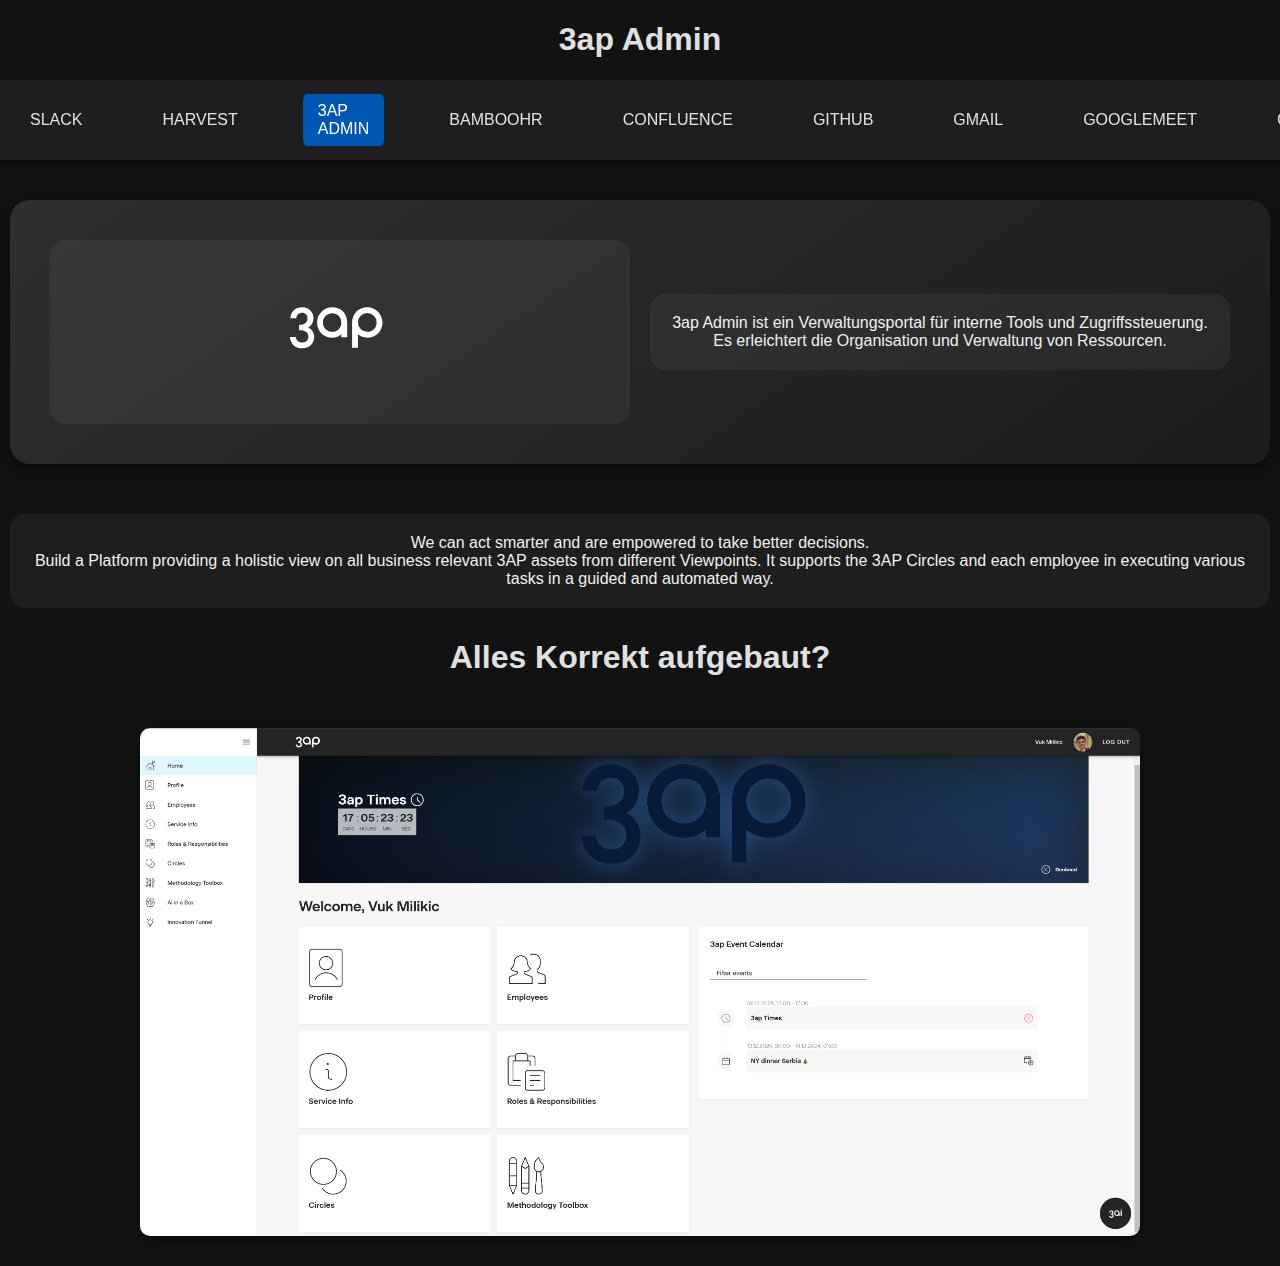
==== 3apAdmin.html @ ffeed886 "Feedback verbesserung (#28)" ====
<!DOCTYPE html>
<html lang="en">
<head>
    <meta charset="UTF-8">
    <link rel="stylesheet" href="styles.css">
    <script src="controller.js"></script>
    <title>3ap Admin</title>
</head>
<body>
    <h1>3ap Admin</h1>

    <div class="navbar">
        <div class="navbar-links">
            <a href="Slack.html">Slack</a>
            <a href="Harvest.html">Harvest</a>
            <a href="3apAdmin.html">3ap Admin</a>
            <a href="bambooHR.html">BambooHR</a>
            <a href="Confluence.html">Confluence</a>
            <a href="GitHub.html">GitHub</a>
            <a href="Gmail.html">Gmail</a>
            <a href="GoogleMeet.html">GoogleMeet</a>
            <a href="Google Calender.html">Google_Calendar</a>
        </div>
        <div class="navbar-logo">
            <a href="index.html">
                <img src="Bilder/Housee.jpg" alt="Home">
            </a>
        </div>
    </div>
    

    <div class="container">
        <a href="https://platform-prod.3ap.ch/auth/realms/3ap-platform/protocol/openid-connect/auth?client_id=3ap-platform&redirect_uri=https%3A%2F%2Fplatform-prod.3ap.ch"></a>
        <div id="Logo" class="hero">
                <img src="Logos/3ap.svg" alt="">
        </div>
    </a>
        <div id="ZurApp" class="hero">
            3ap Admin ist ein Verwaltungsportal für interne Tools und Zugriffssteuerung. Es erleichtert die Organisation und Verwaltung von Ressourcen.
        </div>
    </div>
        
    <div>
        <div id="Text" class="hero">
            We can act smarter and are empowered to take better decisions. <br>
            Build a Platform providing a holistic view on all business relevant 3AP assets from different Viewpoints. It supports the 3AP Circles and each employee in executing various tasks in a guided and automated way.
        </div>
    </div>

    <h1>Alles Korrekt aufgebaut?</h1>
    <div class="heron">
        <img src="Bilder/3apadmin.png" alt="">
    </div>

    <div class="heron">
        <img src="" alt="">
    </div>
</body>
</html>
---- styles.css ----
body {
    font-family: 'Segoe UI', Tahoma, Geneva, Verdana, sans-serif;
    background-color: #121212;
    color: #e0e0e0;
    margin: 0;
    padding: 0;
    display: flex;
    flex-direction: column;
    align-items: center;
    position: relative;
}
.header {
    width: 100%;
    background-color: #1e1e1e;
    padding: 20px 0;
    text-align: center;
    box-shadow: 0px 2px 5px rgba(0, 0, 0, 0.5);
}

.title-container {
    display: flex;
    justify-content: center;
    align-items: center;
}

.logo {
    max-width: 120px;
    margin-right: 20px;
    filter: grayscale(100%);
    transition: filter 0.3s;
}

.logo:hover {
    filter: grayscale(0%);
}

.starterpage-title {
    font-size: 36px;
    font-weight: bold;
    color: #ffffff;
}

.navbar {
    width: 100%;
    background-color: #1e1e1e;
    display: flex;
    justify-content: space-between; 
    align-items: center;
    padding: 10px 20px;
    position: sticky;
    top: 0;
    z-index: 1000;
    box-shadow: 0 4px 6px rgba(0, 0, 0, 0.5);
}

.navbar a {
    text-decoration: none;
    font-size: 16px;
    font-weight: 500;
    text-transform: uppercase;
    margin: 0 15px;
    color: #e0e0e0;
    transition: color 0.3s, background-color 0.3s;
    padding: 8px 15px;
    border-radius: 5px;
}

.navbar a:hover {
    color: #ffffff;
    background-color: #333333;
}

.navbar a.active {
    color: #ffffff;
    background-color: #0056b3;
}

.navbar img {
    width: 35px; 
    height: 35px;
    object-fit: cover;
    border-radius: 50%; 
    margin-left: 15px;
    transition: transform 0.3s, box-shadow 0.3s;
    cursor: pointer;
}

.navbar img:hover {
    transform: scale(1.1);
    box-shadow: 0px 4px 10px rgba(255, 255, 255, 0.3);
}

.navbar-links {
    display: flex;
    align-items: center;
    gap: 20px; 
}

.navbar-logo {
    display: flex;
    align-items: center;
    gap: 10px;
}

a[href="index.html"] img {
    width: 40px;
    height: 40px;
    top: 15px;
    right: 20px;
    cursor: pointer;
    transition: transform 0.3s;
}

a[href="index.html"] img:hover {
    transform: scale(1.2);
}
.tools {
    display: grid;
    grid-template-columns: repeat(3, 1fr);
    gap: 40px;
    width: 100%;
    max-width: 1200px;
    margin: 40px auto;
}

.tool-item {
    display: flex;
    flex-direction: column;
    align-items: center;
    justify-content: center;
    text-align: center;
    background: linear-gradient(145deg, #2e2e2e, #1c1c1c);
    border-radius: 15px;
    padding: 30px;
    height: 250px; 
    transition: transform 0.3s, box-shadow 0.3s;
    box-shadow: 0px 5px 15px rgba(0, 0, 0, 0.5);
    cursor: pointer;
    overflow: hidden;
    position: relative;
}

.tool-item:hover {
    transform: translateY(-5px);
    box-shadow: 0px 10px 20px rgba(0, 0, 0, 0.8);
}

.tool-item img {
    width: 120px;
    height: auto;
    filter: grayscale(30%);
    margin-bottom: 15px;
    transition: filter 0.3s, transform 0.3s;
}

.tool-item:hover img {
    filter: grayscale(0%);
    transform: scale(1.1);
}

.tool-item p {
    font-size: 16px;
    color: #dddddd;
    line-height: 1.6;
    padding: 0 10px;
    margin: 0;
    opacity: 0;
    transition: opacity 0.5s;
}

.tool-item:hover p {
    opacity: 1;
}

.tool-item::before {
    content: '';
    position: absolute;
    top: 0;
    left: 0;
    width: 100%;
    height: 100%;
    background: rgba(255, 255, 255, 0.05);
    transition: opacity 0.3s;
    opacity: 0;
    z-index: 0;
    border-radius: 15px;
}

.tool-item:hover::before {
    opacity: 1;
}

.container {
    display: flex;
    justify-content: space-between;
    align-items: center;
    width: 100%;
    max-width: 1200px;
    margin: 40px auto;
    background: linear-gradient(145deg, #2e2e2e, #1c1c1c);
    border-radius: 20px;
    padding: 30px;
    box-shadow: 0px 5px 15px rgba(0, 0, 0, 0.5);
    overflow: hidden;
    position: relative;
}

.hero {
    flex: 1;
    padding: 20px;
    text-align: center;
    color: #f0f0f0;
    background: rgba(255, 255, 255, 0.05);
    border-radius: 15px;
    margin: 10px;
}

.hero img {
    width: 100px;
    height: auto;
    margin: 20px 0;
    border-radius: 10px;

    filter: grayscale(40%);
}

.hero img:hover {
    filter: grayscale(0%);

}

.hero p {
    font-size: 18px;
    line-height: 1.5;
    color: #cccccc;
}

.heron {
    display: flex;
    justify-content: center;
    flex-wrap: wrap;
    gap: 30px;
    margin-top: 30px;
}

.heron img {
    max-width: 1000px;
    height: auto;
    border-radius: 10px;
    box-shadow: 0 3px 8px rgba(0, 0, 0, 0.4);
    transition: transform 0.3s, box-shadow 0.3s;
}

.heron img:hover {
    transform: scale(1.05);
    box-shadow: 0px 6px 15px rgba(0, 0, 0, 0.7);
}


.circles-section {
    display: flex;
    flex-direction: column;
    align-items: center;
    justify-content: center;
    background: linear-gradient(135deg, #2b2b2b, #1e1e1e);
    padding: 40px 20px;
    margin: 50px auto;
    border-radius: 20px;
    box-shadow: 0px 8px 15px rgba(0, 0, 0, 0.5);
    max-width: 1200px;
    position: relative;
    overflow: hidden;
}

.circles-logo {
    width: 150px;
    height: auto;
    margin-bottom: 20px;
    filter: grayscale(100%);
    transition: filter 0.3s, transform 0.3s;
}

.circles-logo:hover {
    filter: grayscale(0%);
    transform: scale(1.1);
}

.circles-text {
    text-align: center;
    color: #f0f0f0;
    line-height: 1.8;
    font-size: 18px;
    max-width: 900px;
    padding: 20px;
    background: rgba(255, 255, 255, 0.05);
    border-radius: 10px;
    box-shadow: inset 0px 4px 10px rgba(0, 0, 0, 0.3);
}

.circles-text h2 {
    font-size: 32px;
    color: #ffffff;
    margin-bottom: 15px;
    text-transform: uppercase;
    position: relative;
}

.circles-text h2::after {
    content: '';
    width: 80px;
    height: 3px;
    background: #ffffff;
    position: absolute;
    bottom: -10px;
    left: 50%;
    transform: translateX(-50%);
    border-radius: 2px;
}

.circles-text p {
    font-size: 16px;
    color: #e0e0e0;
    margin-top: 10px;
}

.video-link {
    margin-top: 20px;
    font-size: 16px;
}

.video-link a {
    color: #5c7dff;
    text-decoration: none;
    font-weight: bold;
    transition: color 0.3s;
}

.video-link a:hover {
    color: #ffffff;
}

.circles-section::before {
    content: '';
    position: absolute;
    top: -50%;
    left: -50%;
    width: 200%;
    height: 200%;
    background: radial-gradient(circle, rgba(255, 255, 255, 0.05) 0%, rgba(0, 0, 0, 0.1) 100%);
    animation: circles-animation 15s linear infinite;
    z-index: -1;
    opacity: 0.5;
    transform: rotate(0deg);
    border-radius: 50%;
}

@keyframes circles-animation {
    0% {
        transform: rotate(0deg);
    }
    100% {
        transform: rotate(360deg);
    }
}


.values {
    display: grid;
    grid-template-rows: auto auto;
    grid-template-columns: 1fr;
    gap: 30px;
    max-width: 1200px;
    margin: 50px auto;
    padding: 20px;
    background-color: #1e1e1e;
    border-radius: 15px;
    box-shadow: 0px 4px 10px rgba(0, 0, 0, 0.7);
    position: relative;
}

.value-box.horizonal {
    grid-column: 1 / -1;
    background: linear-gradient(135deg, #2b2b2b, #3c3c3c);
    border: 1px solid #444;
    border-radius: 20px;
    padding: 25px;
    text-align: center;
    box-shadow: 0px 4px 10px rgba(0, 0, 0, 0.5);
    height: auto;
    width: 90%;
    margin: 0 auto;
    z-index: 0;
}

.values-grid {
    display: grid;
    grid-template-columns: repeat(2, 1fr);
    gap: 40px;
    position: relative;
    z-index: 1;
}

.value-box.vertical {
    background: linear-gradient(135deg, #2b2b2b, #3c3c3c);
    border: 1px solid #444;
    border-radius: 20px;
    padding: 25px;
    text-align: center;
    box-shadow: 0px 4px 10px rgba(0, 0, 0, 0.5);
    height: auto;
    overflow: hidden;
}

.value-box.vertical:hover {
    box-shadow: 0px 6px 12px rgba(0, 0, 0, 0.7);
}

.value-box h3 {
    font-size: 22px;
    color: #ffffff;
    margin-bottom: 15px;
    text-transform: uppercase;
    position: relative;
    z-index: 1;
}

.value-box h3:after {
    content: '';
    display: block;
    width: 60px;
    height: 3px;
    background: #ffffff;
    margin: 10px auto 20px auto;
    border-radius: 2px;
}

.value-box p {
    font-size: 16px;
    color: #e0e0e0;
    line-height: 1.8;
    z-index: 1;
    position: relative;
    margin: 10px 0;
}

.values-grid > .value-box {
    height: auto;
    min-height: 200px;
}

@media (max-width: 768px) {
    .values-grid {
        grid-template-columns: 1fr;
    }

    .value-box.horizonal {
        width: 100%;
    }
}


#general-information {
    display: flex;
    flex-direction: column;
    align-items: center;
    justify-content: center;
    margin: 50px auto;
    padding: 40px;
    background: linear-gradient(135deg, #2b2b2b, #1e1e1e);
    border-radius: 20px;
    box-shadow: 0px 8px 15px rgba(0, 0, 0, 0.5);
    max-width: 1000px;
    position: relative;
}

#general-information img {
    width: 120px;
    height: auto;
    margin-bottom: 20px;
    filter: grayscale(100%);
    transition: filter 0.3s, transform 0.3s;
}

#general-information img:hover {
    filter: grayscale(0%);
    transform: scale(1.1);
}

#general-information p {
    color: #e0e0e0;
    font-size: 18px;
    line-height: 1.8;
    text-align: justify;
    max-width: 800px;
    padding: 20px;
    background: rgba(255, 255, 255, 0.05);
    border-radius: 10px;
    box-shadow: inset 0px 4px 10px rgba(0, 0, 0, 0.3);
}

#general-information::before {
    content: '';
    position: absolute;
    top: -30px;
    left: -30px;
    width: 150px;
    height: 150px;
    background: radial-gradient(circle, rgba(255, 255, 255, 0.1) 0%, rgba(0, 0, 0, 0) 70%);
    border-radius: 50%;
    animation: floating-effect 8s infinite;
    z-index: -1;
}

#general-information::after {
    content: '';
    position: absolute;
    bottom: -30px;
    right: -30px;
    width: 150px;
    height: 150px;
    background: radial-gradient(circle, rgba(255, 255, 255, 0.1) 0%, rgba(0, 0, 0, 0) 70%);
    border-radius: 50%;
    animation: floating-effect 8s infinite reverse;
    z-index: -1;
}

@keyframes floating-effect {
    0% {
        transform: translateY(0px) translateX(0px);
    }
    50% {
        transform: translateY(-10px) translateX(-10px);
    }
    100% {
        transform: translateY(0px) translateX(0px);
    }
}

#Office-container {
    display: flex;
    flex-wrap: wrap;
    justify-content: center;
    gap: 20px;
    margin: 40px auto;
    padding: 30px;
    background: linear-gradient(135deg, #2c2c2c, #1a1a1a);
    border-radius: 20px;
    box-shadow: 0px 8px 15px rgba(0, 0, 0, 0.5);
    max-width: 1200px;
}

.office-box {
    background: rgba(255, 255, 255, 0.05);
    border-radius: 15px;
    box-shadow: 0px 4px 10px rgba(0, 0, 0, 0.3);
    padding: 20px;
    text-align: center;
    width: 250px;
    transition: transform 0.3s, box-shadow 0.3s;
}

.office-box:hover {
    transform: translateY(-5px);
    box-shadow: 0px 8px 15px rgba(0, 0, 0, 0.5);
}

.office-box img {
    width: 150px;
    height: 150px;
    border-radius: 10px;
    object-fit: cover;
    margin-bottom: 15px;
    transition: transform 0.3s;
}

.office-box img:hover {
    transform: scale(1.1);
}

.office-box h1 {
    font-size: 20px;
    color: #ffffff;
    margin-bottom: 10px;
}

.office-box p {
    font-size: 16px;
    color: #cccccc;
    line-height: 1.5;
}

#special-container {
    display: flex;
    flex-wrap: wrap;
    justify-content: space-around;
    gap: 30px;
    margin: 40px auto;
    padding: 30px;
    background: linear-gradient(135deg, #2c2c2c, #1a1a1a);
    border-radius: 20px;
    box-shadow: 0px 8px 15px rgba(0, 0, 0, 0.5);
    max-width: 1200px;
}

.special-box {
    background: rgba(255, 255, 255, 0.05);
    border-radius: 15px;
    box-shadow: 0px 4px 10px rgba(0, 0, 0, 0.3);
    padding: 20px;
    text-align: center;
    width: 300px;
    transition: transform 0.3s, box-shadow 0.3s;
}

.special-box:hover {
    transform: translateY(-5px);
    box-shadow: 0px 8px 15px rgba(0, 0, 0, 0.5);
}

.special-box img {
    width: 100px;
    height: 100px;
    border-radius: 50%;
    object-fit: cover;
    margin-bottom: 15px;
    transition: transform 0.3s;
}

.special-box img:hover {
    transform: scale(1.1);
}

.special-box h1 {
    font-size: 20px;
    color: #ffffff;
    margin-bottom: 10px;
}

.special-box p {
    font-size: 16px;
    color: #cccccc;
    line-height: 1.5;
}

#eapcontainer {
    display: flex;
    justify-content: space-around;
    align-items: flex-start;
    flex-wrap: wrap;
    gap: 30px;
    margin: 40px auto;
    padding: 20px;
    background: linear-gradient(135deg, #1a1a1a, #2c2c2c);
    border-radius: 20px;
    box-shadow: 0px 8px 15px rgba(0, 0, 0, 0.5);
}

.eap-box {
    background: rgba(255, 255, 255, 0.05);
    border-radius: 15px;
    box-shadow: 0px 4px 10px rgba(0, 0, 0, 0.3);
    padding: 20px;
    text-align: center;
    width: 280px;
    transition: transform 0.3s, box-shadow 0.3s;
}

.eap-box:hover {
    transform: translateY(-5px);
    box-shadow: 0px 8px 15px rgba(0, 0, 0, 0.5);
}

.eap-box img {
    width: 200px;
    height: auto;
    margin-bottom: 15px;
    border-radius: 10px;
    transition: transform 0.3s;
}

.eap-box img:hover {
    transform: scale(1.05);
}

.eap-box h1 {
    font-size: 22px;
    color: #ffffff;
    margin-bottom: 10px;
}

.eap-box p {
    font-size: 16px;
    color: #cccccc;
    line-height: 1.5;
}

#Tutorial{
    text-decoration: none;
    color: white;
    width: 500px;
}
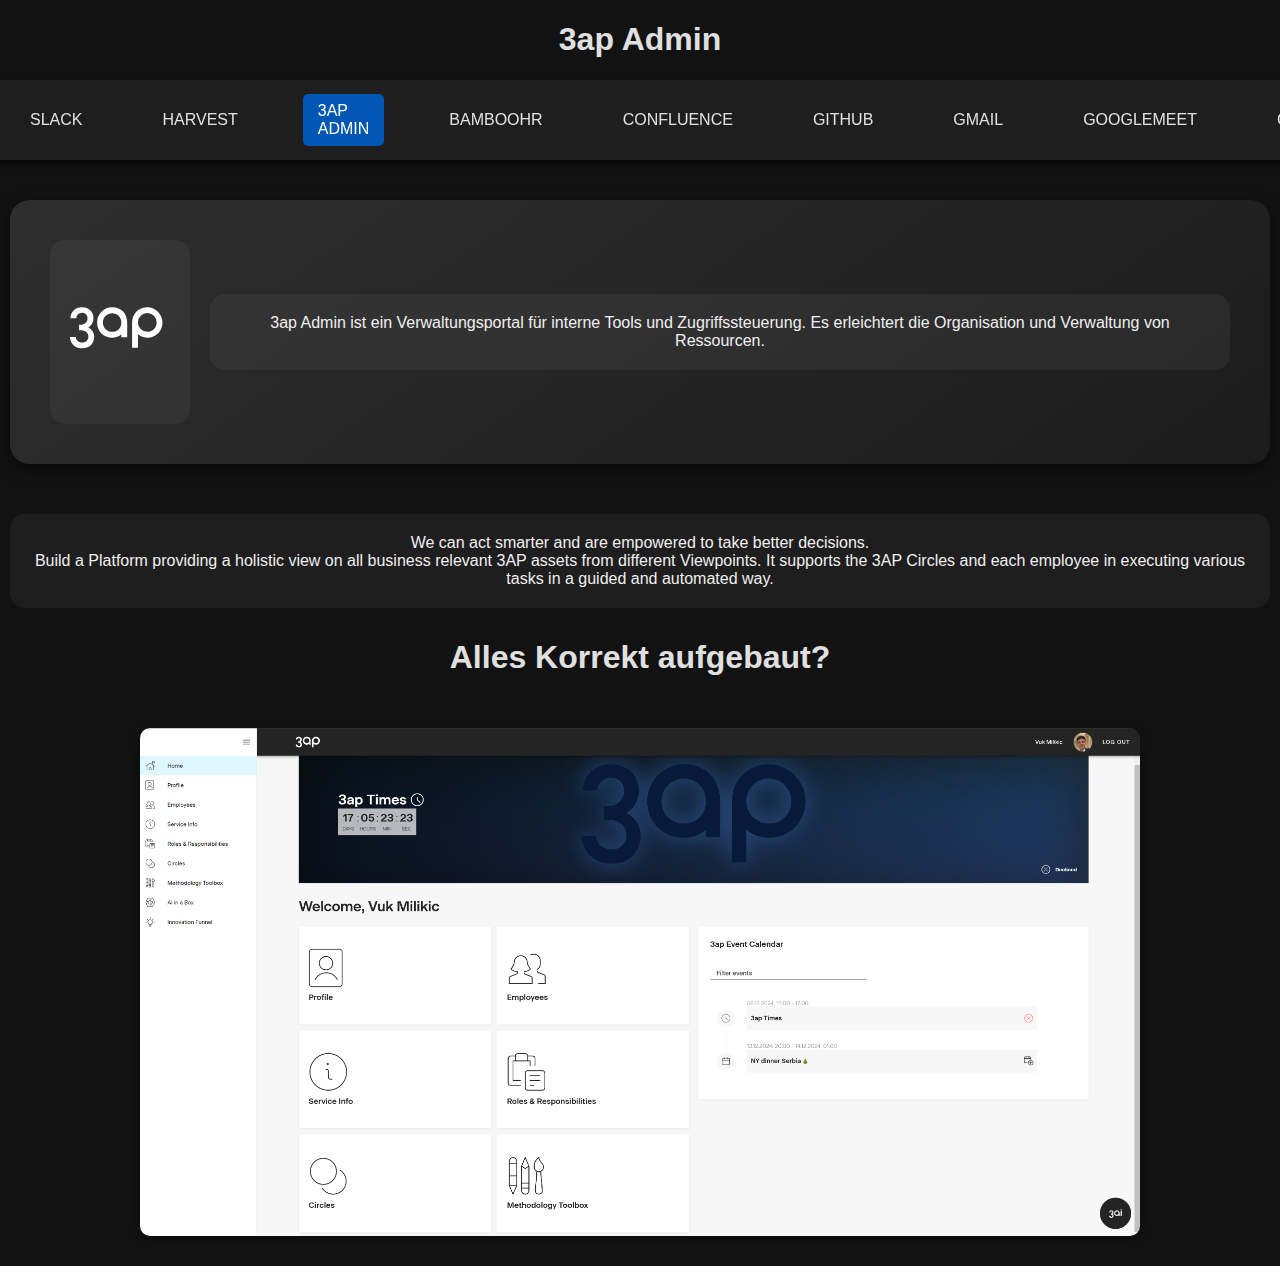
==== commit 516dd835: "HrefFix (#29)" ====
--- a/3apAdmin.html
+++ b/3apAdmin.html
@@ -30,7 +30,7 @@
     
 
     <div class="container">
-        <a href="https://platform-prod.3ap.ch/auth/realms/3ap-platform/protocol/openid-connect/auth?client_id=3ap-platform&redirect_uri=https%3A%2F%2Fplatform-prod.3ap.ch"></a>
+        <a href="https://platform-prod.3ap.ch/auth/realms/3ap-platform/protocol/openid-connect/auth?client_id=3ap-platform&redirect_uri=https%3A%2F%2Fplatform-prod.3ap.ch">
         <div id="Logo" class="hero">
                 <img src="Logos/3ap.svg" alt="">
         </div>
--- a/styles.css
+++ b/styles.css
@@ -555,7 +555,6 @@
     box-shadow: 0px 4px 10px rgba(0, 0, 0, 0.3);
     padding: 20px;
     text-align: center;
-    width: 250px;
     transition: transform 0.3s, box-shadow 0.3s;
 }
 
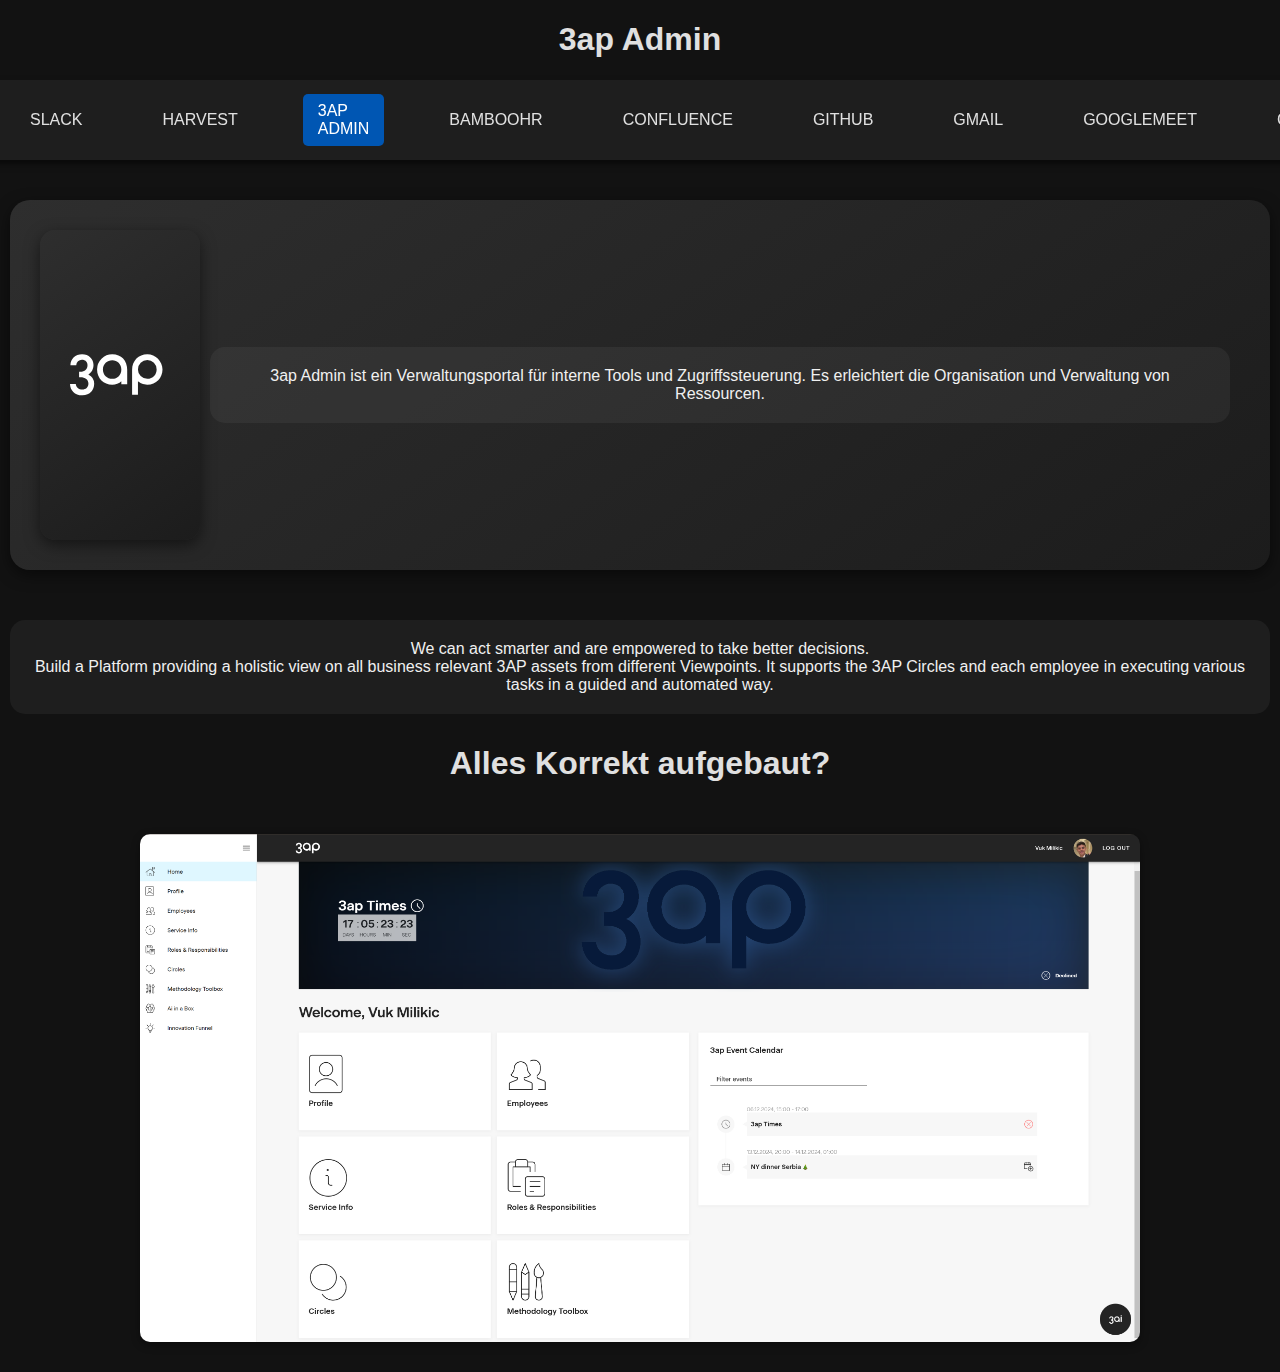
==== commit 7efc481d: "Animation Fixed for Tutorial" ====
--- a/3apAdmin.html
+++ b/3apAdmin.html
@@ -31,7 +31,7 @@
 
     <div class="container">
         <a href="https://platform-prod.3ap.ch/auth/realms/3ap-platform/protocol/openid-connect/auth?client_id=3ap-platform&redirect_uri=https%3A%2F%2Fplatform-prod.3ap.ch">
-        <div id="Logo" class="hero">
+        <div id="Logo" class="tool-item">
                 <img src="Logos/3ap.svg" alt="">
         </div>
     </a>
--- a/styles.css
+++ b/styles.css
@@ -114,6 +114,7 @@
 a[href="index.html"] img:hover {
     transform: scale(1.2);
 }
+
 .tools {
     display: grid;
     grid-template-columns: repeat(3, 1fr);
@@ -122,6 +123,39 @@
     max-width: 1200px;
     margin: 40px auto;
 }
+
+.tools {
+    display: grid;
+    grid-template-columns: repeat(3, 1fr); 
+    gap: 20px; 
+    max-width: 1200px;
+    margin: 0 auto; 
+    padding: 20px;
+}
+
+.tool-item {
+    border-radius: 10px; 
+    text-align: center;
+    padding: 15px;
+    transition: transform 0.3s; 
+}
+
+.tool-item img {
+    max-width: 100px; 
+    height: auto;
+    margin-bottom: 10px;
+}
+
+.tool-item:hover {
+    transform: scale(1.05); 
+}
+
+@media (max-width: 1140px) {
+    .tools {
+        grid-template-columns: 1fr; 
+    }
+}
+
 
 .tool-item {
     display: flex;
@@ -697,4 +731,5 @@
     text-decoration: none;
     color: white;
     width: 500px;
+    font-size: 50px;
 }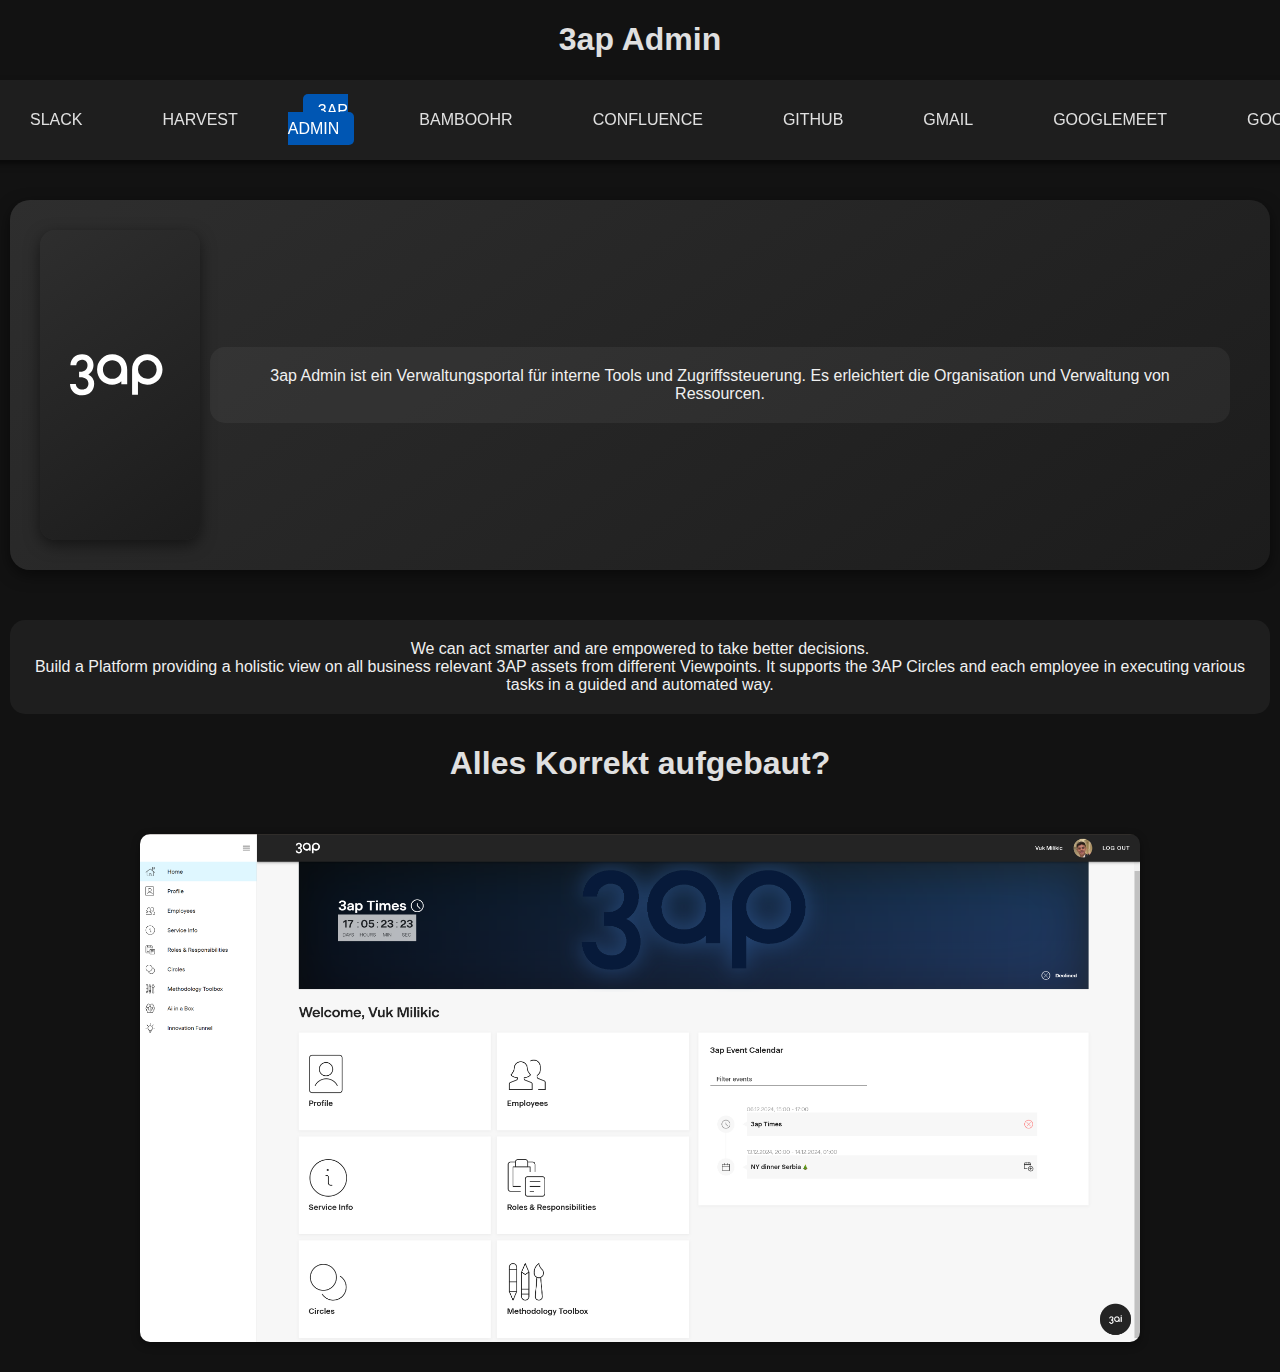
==== commit cd0a9d5d: "Navbar without Js" ====
--- a/3apAdmin.html
+++ b/3apAdmin.html
@@ -13,7 +13,7 @@
         <div class="navbar-links">
             <a href="Slack.html">Slack</a>
             <a href="Harvest.html">Harvest</a>
-            <a href="3apAdmin.html">3ap Admin</a>
+            <div class="Blue"><a href="3apAdmin.html">3ap Admin</a></div>
             <a href="bambooHR.html">BambooHR</a>
             <a href="Confluence.html">Confluence</a>
             <a href="GitHub.html">GitHub</a>
--- a/styles.css
+++ b/styles.css
@@ -70,7 +70,7 @@
     background-color: #333333;
 }
 
-.navbar a.active {
+.navbar .Blue > a {
     color: #ffffff;
     background-color: #0056b3;
 }
@@ -732,4 +732,8 @@
     color: white;
     width: 500px;
     font-size: 50px;
+}
+
+.Blue{
+    
 }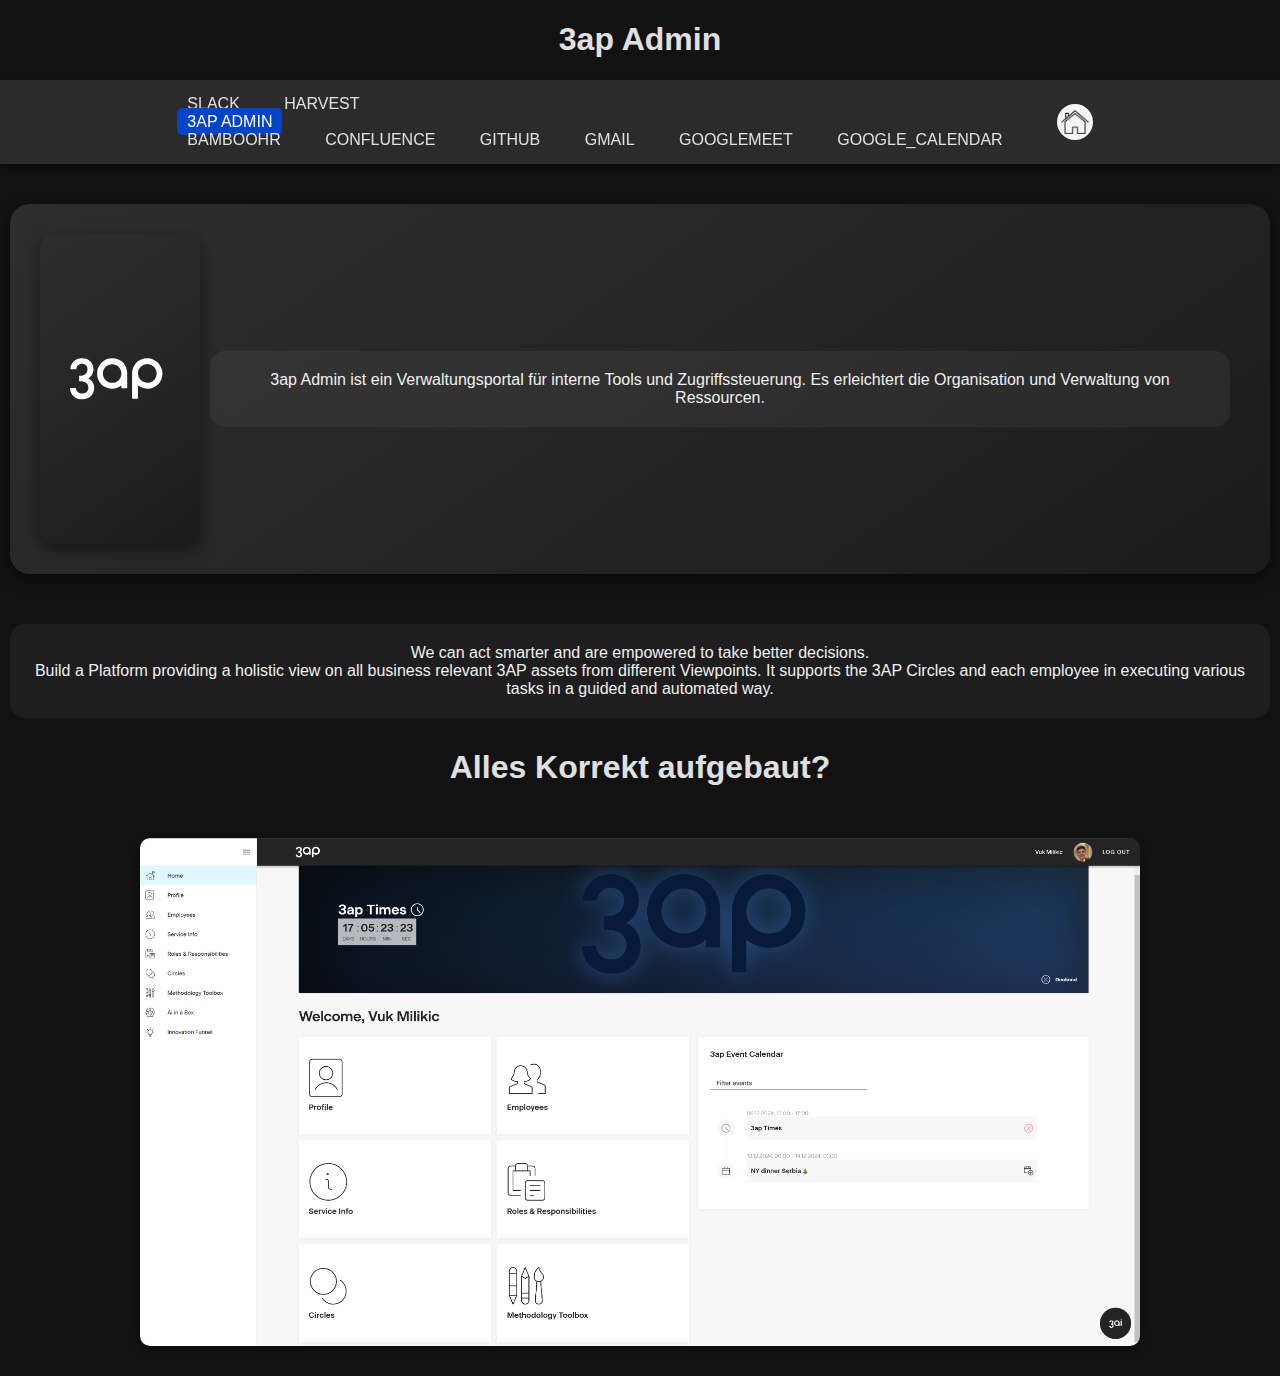
==== commit e9646951: "Fixed home-buton" ====
--- a/3apAdmin.html
+++ b/3apAdmin.html
@@ -22,8 +22,8 @@
             <a href="Google Calender.html">Google_Calendar</a>
         </div>
         <div class="navbar-logo">
-            <a href="index.html">
-                <img src="Bilder/Housee.jpg" alt="Home">
+            <a class="href-on-index" href="index.html">
+                <img  class="home-button" src="Bilder/Housee.jpg" alt="Home">
             </a>
         </div>
     </div>
--- a/styles.css
+++ b/styles.css
@@ -9,6 +9,10 @@
     align-items: center;
     position: relative;
 }
+
+a{
+    text-decoration: none;
+}
 .header {
     width: 100%;
     background-color: #1e1e1e;
@@ -42,15 +46,16 @@
 
 .navbar {
     width: 100%;
-    background-color: #1e1e1e;
-    display: flex;
-    justify-content: space-between; 
-    align-items: center;
-    padding: 10px 20px;
+    background-color: #2b2b2b;
+    display: flex;
+    justify-content: center;
+    align-items: center; 
+    padding: 15px 0;
     position: sticky;
     top: 0;
     z-index: 1000;
-    box-shadow: 0 4px 6px rgba(0, 0, 0, 0.5);
+    box-shadow: 0px 4px 6px rgba(0, 0, 0, 0.5);
+    gap: 15px;
 }
 
 .navbar a {
@@ -58,62 +63,49 @@
     font-size: 16px;
     font-weight: 500;
     text-transform: uppercase;
-    margin: 0 15px;
+    margin: 0 10px;
     color: #e0e0e0;
     transition: color 0.3s, background-color 0.3s;
-    padding: 8px 15px;
+    padding: 5px 10px;
     border-radius: 5px;
 }
 
 .navbar a:hover {
-    color: #ffffff;
-    background-color: #333333;
+    color: #757575;
+    background-color: rgba(255, 255, 255, 0.1);
 }
 
 .navbar .Blue > a {
     color: #ffffff;
-    background-color: #0056b3;
-}
-
-.navbar img {
+    background-color: #0044cc;
+}
+
+.href-on-index{
+    display: flex; 
+    align-items: center; 
+    justify-content: center; 
     width: 35px; 
-    height: 35px;
-    object-fit: cover;
-    border-radius: 50%; 
-    margin-left: 15px;
-    transition: transform 0.3s, box-shadow 0.3s;
-    cursor: pointer;
-}
-
-.navbar img:hover {
+    height: 35px; 
+    background-color: transparent; 
+    transition: background-color 0.3s, transform 0.3s;
+}
+
+.herf-on-index:hover{
+    background-color: rgba(255, 255, 255, 0.2);
     transform: scale(1.1);
-    box-shadow: 0px 4px 10px rgba(255, 255, 255, 0.3);
-}
-
-.navbar-links {
-    display: flex;
-    align-items: center;
-    gap: 20px; 
-}
-
-.navbar-logo {
-    display: flex;
-    align-items: center;
-    gap: 10px;
-}
-
-a[href="index.html"] img {
-    width: 40px;
-    height: 40px;
-    top: 15px;
-    right: 20px;
-    cursor: pointer;
+}
+
+/* a[href="index.html"] img */ .home-button{
+    width: 30px; 
+    height: 30px;
+    border-radius: 50%;
     transition: transform 0.3s;
 }
 
-a[href="index.html"] img:hover {
+/* a[href="index.html"]:hover img */ .home-button {
     transform: scale(1.2);
 }
+
 
 .tools {
     display: grid;
@@ -732,8 +724,4 @@
     color: white;
     width: 500px;
     font-size: 50px;
-}
-
-.Blue{
-    
 }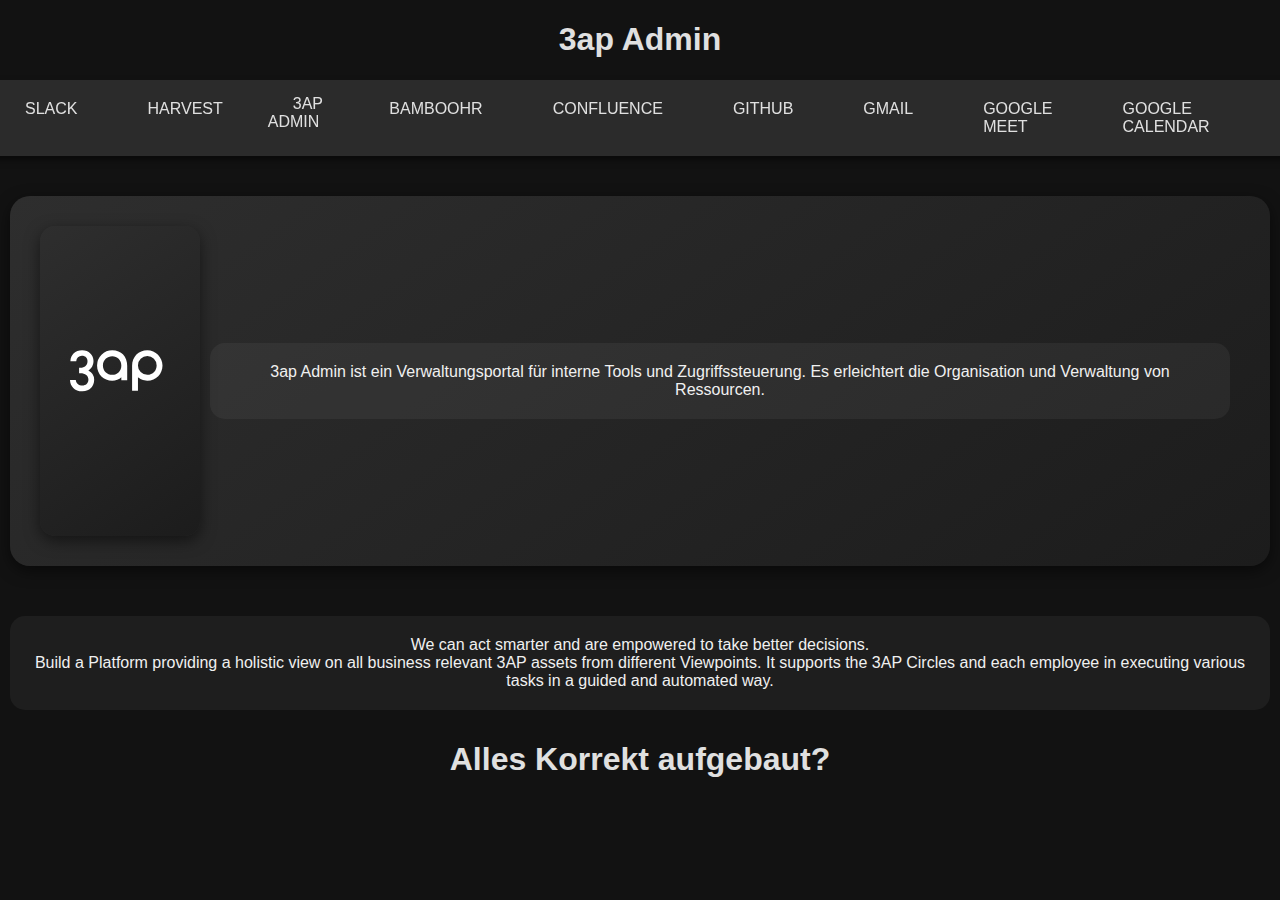
==== commit cae06330: "nameing changed" ====
--- a/3apAdmin.html
+++ b/3apAdmin.html
@@ -13,13 +13,13 @@
         <div class="navbar-links">
             <a href="Slack.html">Slack</a>
             <a href="Harvest.html">Harvest</a>
-            <div class="Blue"><a href="3apAdmin.html">3ap Admin</a></div>
-            <a href="bambooHR.html">BambooHR</a>
+            <div class="blue"><a href="3apAdmin.html">3ap Admin</a></div>
+            <a href="BambooHR.html">BambooHR</a>
             <a href="Confluence.html">Confluence</a>
             <a href="GitHub.html">GitHub</a>
             <a href="Gmail.html">Gmail</a>
-            <a href="GoogleMeet.html">GoogleMeet</a>
-            <a href="Google Calender.html">Google_Calendar</a>
+            <a href="GoogleMeet.html">Google Meet</a>
+            <a href="Google Calender.html">Google Calendar</a>
         </div>
         <div class="navbar-logo">
             <a class="href-on-index" href="index.html">
@@ -31,17 +31,17 @@
 
     <div class="container">
         <a href="https://platform-prod.3ap.ch/auth/realms/3ap-platform/protocol/openid-connect/auth?client_id=3ap-platform&redirect_uri=https%3A%2F%2Fplatform-prod.3ap.ch">
-        <div id="Logo" class="tool-item">
+        <div id="logo" class="tool-item">
                 <img src="Logos/3ap.svg" alt="">
         </div>
     </a>
-        <div id="ZurApp" class="hero">
+        <div id="zurApp" class="hero">
             3ap Admin ist ein Verwaltungsportal für interne Tools und Zugriffssteuerung. Es erleichtert die Organisation und Verwaltung von Ressourcen.
         </div>
     </div>
         
     <div>
-        <div id="Text" class="hero">
+        <div id="text" class="hero">
             We can act smarter and are empowered to take better decisions. <br>
             Build a Platform providing a holistic view on all business relevant 3AP assets from different Viewpoints. It supports the 3AP Circles and each employee in executing various tasks in a guided and automated way.
         </div>
@@ -49,11 +49,7 @@
 
     <h1>Alles Korrekt aufgebaut?</h1>
     <div class="heron">
-        <img src="Bilder/3apadmin.png" alt="">
-    </div>
-
-    <div class="heron">
-        <img src="" alt="">
+        <img src="bilder/3apadmin.png" alt="">
     </div>
 </body>
 </html>
--- a/styles.css
+++ b/styles.css
@@ -48,9 +48,9 @@
     width: 100%;
     background-color: #2b2b2b;
     display: flex;
-    justify-content: center;
-    align-items: center; 
-    padding: 15px 0;
+    justify-content: space-between;
+    align-items: center;
+    padding: 15px 20px;
     position: sticky;
     top: 0;
     z-index: 1000;
@@ -58,16 +58,23 @@
     gap: 15px;
 }
 
+.navbar-links {
+    display: flex;
+    flex-grow: 1;
+    justify-content: center;
+    gap: 20px;
+}
+
 .navbar a {
     text-decoration: none;
     font-size: 16px;
     font-weight: 500;
     text-transform: uppercase;
+    color: #e0e0e0;
     margin: 0 10px;
-    color: #e0e0e0;
+    padding: 5px 15px;
+    border-radius: 5px;
     transition: color 0.3s, background-color 0.3s;
-    padding: 5px 10px;
-    border-radius: 5px;
 }
 
 .navbar a:hover {
@@ -79,6 +86,24 @@
     color: #ffffff;
     background-color: #0044cc;
 }
+
+.navbar-logo {
+    display: flex;
+    align-items: center;
+    margin-left: 20px;
+}
+
+.navbar-logo a img {
+    width: 30px;
+    height: 30px;
+    transition: transform 0.3s;
+    border-radius: 50%;
+}
+
+.navbar-logo a img:hover {
+    transform: scale(1.1);
+}
+
 
 .href-on-index{
     display: flex; 
@@ -90,7 +115,7 @@
     transition: background-color 0.3s, transform 0.3s;
 }
 
-.herf-on-index:hover{
+.href-on-index:hover{
     background-color: rgba(255, 255, 255, 0.2);
     transform: scale(1.1);
 }
@@ -724,4 +749,5 @@
     color: white;
     width: 500px;
     font-size: 50px;
-}+
+}
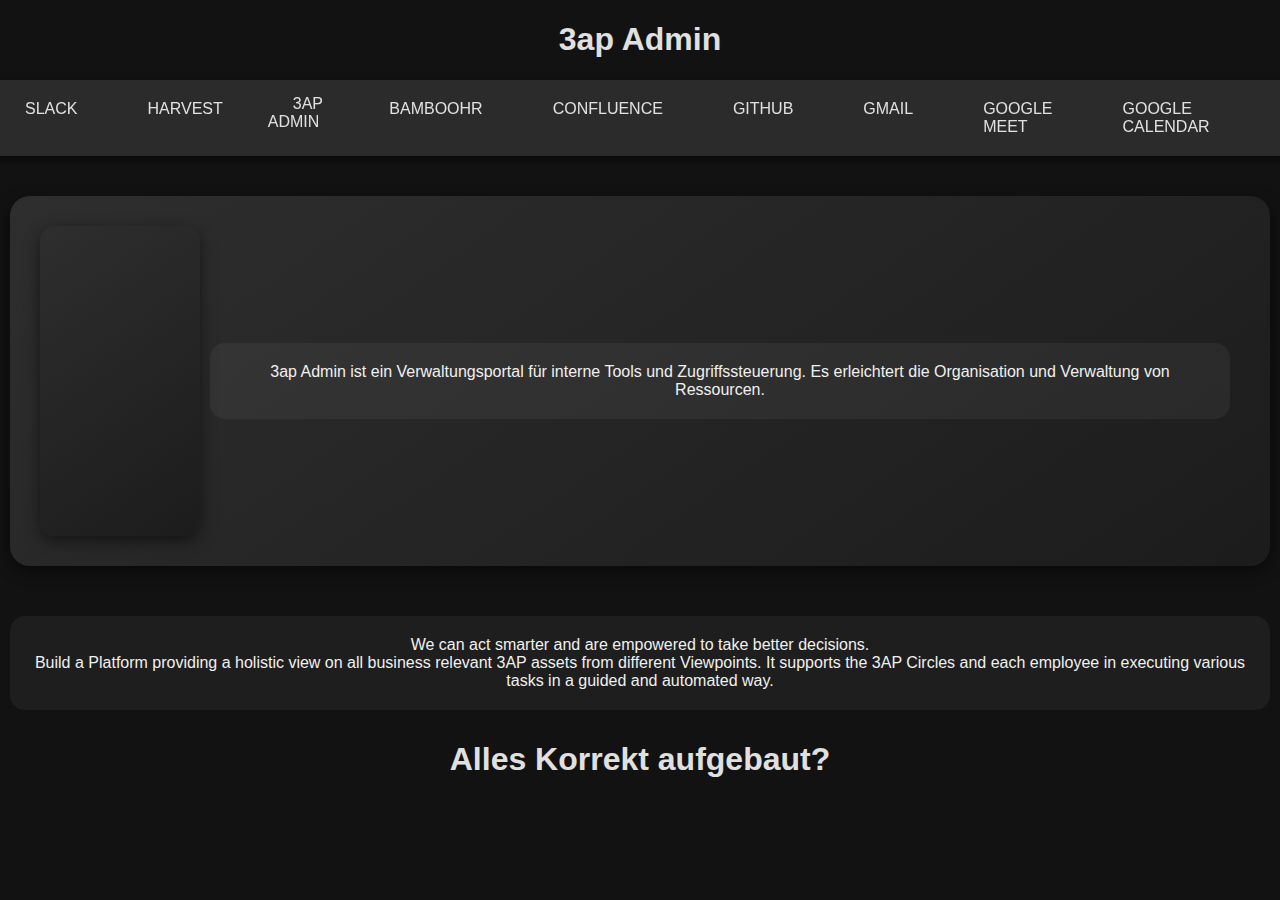
==== commit e0e867f5: "Nameing error changed" ====
--- a/3apAdmin.html
+++ b/3apAdmin.html
@@ -23,7 +23,7 @@
         </div>
         <div class="navbar-logo">
             <a class="href-on-index" href="index.html">
-                <img  class="home-button" src="Bilder/Housee.jpg" alt="Home">
+                <img  class="home-button" src="bilder/Housee.jpg" alt="Home">
             </a>
         </div>
     </div>
@@ -32,7 +32,7 @@
     <div class="container">
         <a href="https://platform-prod.3ap.ch/auth/realms/3ap-platform/protocol/openid-connect/auth?client_id=3ap-platform&redirect_uri=https%3A%2F%2Fplatform-prod.3ap.ch">
         <div id="logo" class="tool-item">
-                <img src="Logos/3ap.svg" alt="">
+                <img src="logos/3ap.svg" alt="">
         </div>
     </a>
         <div id="zurApp" class="hero">
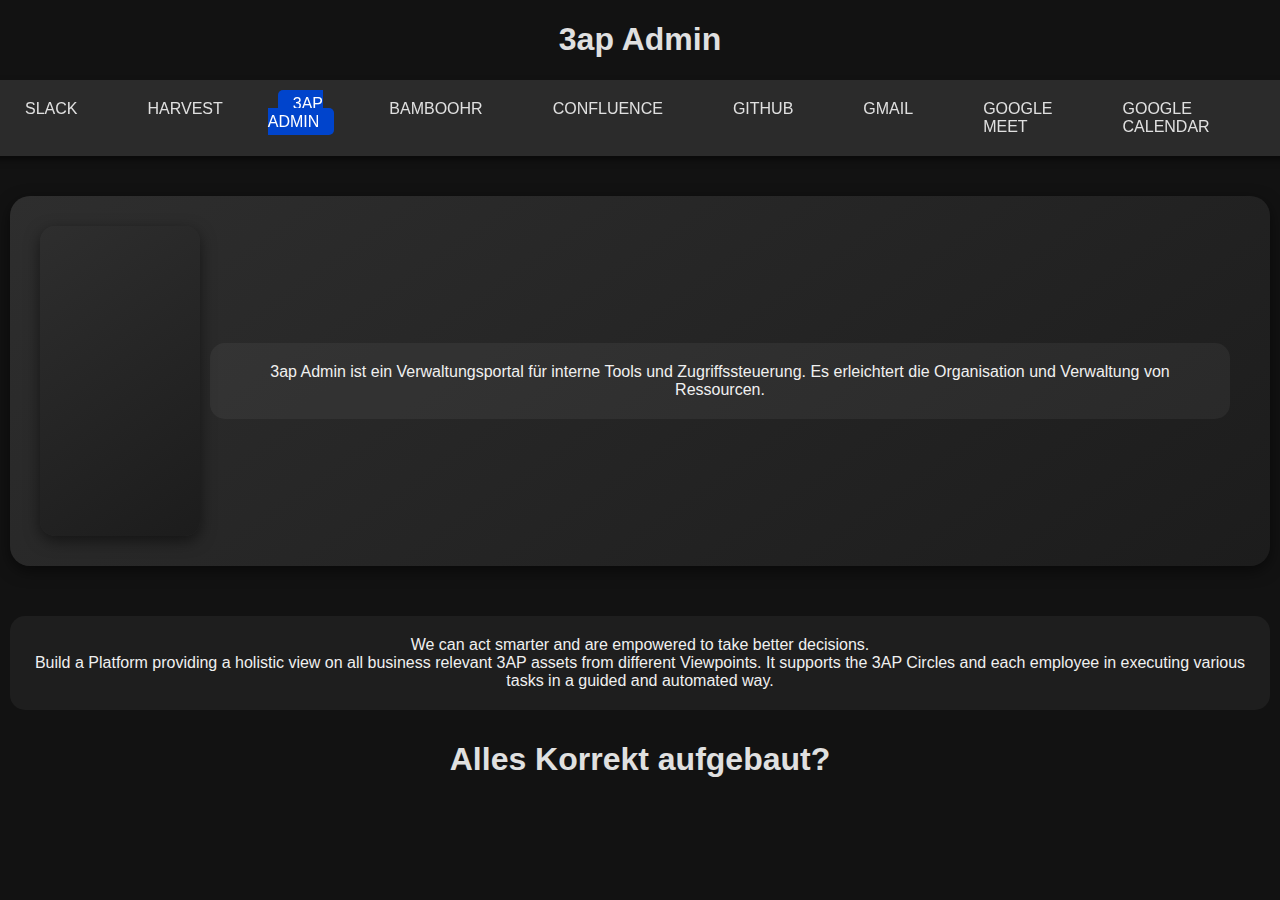
==== commit 0f487a6e: "Finishing Touch" ====
--- a/3apAdmin.html
+++ b/3apAdmin.html
@@ -35,20 +35,20 @@
                 <img src="logos/3ap.svg" alt="">
         </div>
     </a>
-        <div id="zurApp" class="hero">
+        <div id="zurApp" class="text-style">
             3ap Admin ist ein Verwaltungsportal für interne Tools und Zugriffssteuerung. Es erleichtert die Organisation und Verwaltung von Ressourcen.
         </div>
     </div>
         
     <div>
-        <div id="text" class="hero">
+        <div id="text" class="text-style">
             We can act smarter and are empowered to take better decisions. <br>
             Build a Platform providing a holistic view on all business relevant 3AP assets from different Viewpoints. It supports the 3AP Circles and each employee in executing various tasks in a guided and automated way.
         </div>
     </div>
 
     <h1>Alles Korrekt aufgebaut?</h1>
-    <div class="heron">
+    <div class="picture-style">
         <img src="bilder/3apadmin.png" alt="">
     </div>
 </body>
--- a/styles.css
+++ b/styles.css
@@ -82,7 +82,7 @@
     background-color: rgba(255, 255, 255, 0.1);
 }
 
-.navbar .Blue > a {
+.navbar .blue > a {
     color: #ffffff;
     background-color: #0044cc;
 }
@@ -256,7 +256,7 @@
     position: relative;
 }
 
-.hero {
+.text-style {
     flex: 1;
     padding: 20px;
     text-align: center;
@@ -266,7 +266,7 @@
     margin: 10px;
 }
 
-.hero img {
+.text-style img {
     width: 100px;
     height: auto;
     margin: 20px 0;
@@ -275,18 +275,18 @@
     filter: grayscale(40%);
 }
 
-.hero img:hover {
+.text-style img:hover {
     filter: grayscale(0%);
 
 }
 
-.hero p {
+.text-style p {
     font-size: 18px;
     line-height: 1.5;
     color: #cccccc;
 }
 
-.heron {
+.picture-style {
     display: flex;
     justify-content: center;
     flex-wrap: wrap;
@@ -294,7 +294,7 @@
     margin-top: 30px;
 }
 
-.heron img {
+.picture-style img {
     max-width: 1000px;
     height: auto;
     border-radius: 10px;
@@ -302,7 +302,7 @@
     transition: transform 0.3s, box-shadow 0.3s;
 }
 
-.heron img:hover {
+.picture-style img:hover {
     transform: scale(1.05);
     box-shadow: 0px 6px 15px rgba(0, 0, 0, 0.7);
 }
@@ -587,7 +587,7 @@
     }
 }
 
-#Office-container {
+#office-container {
     display: flex;
     flex-wrap: wrap;
     justify-content: center;
@@ -692,7 +692,7 @@
     line-height: 1.5;
 }
 
-#eapcontainer {
+#eap-container {
     display: flex;
     justify-content: space-around;
     align-items: flex-start;
@@ -744,7 +744,7 @@
     line-height: 1.5;
 }
 
-#Tutorial{
+#tutorial{
     text-decoration: none;
     color: white;
     width: 500px;
